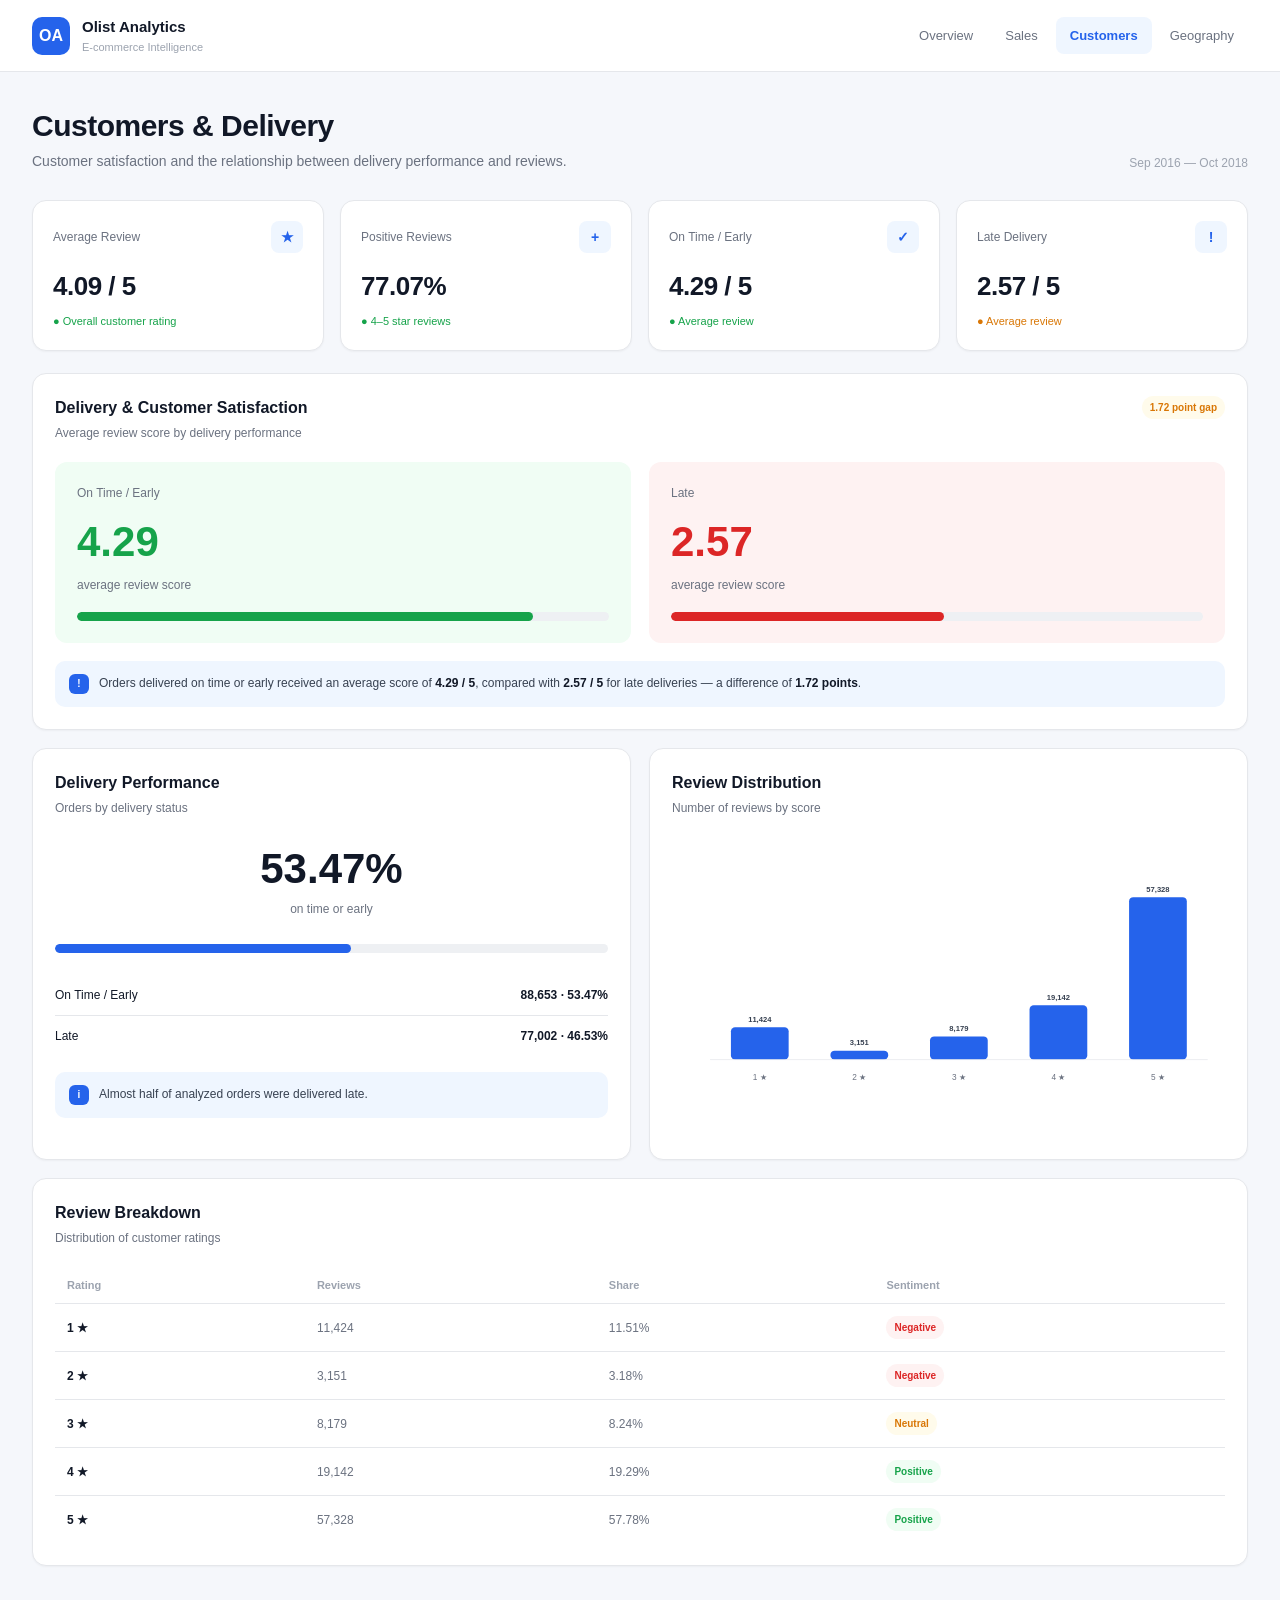
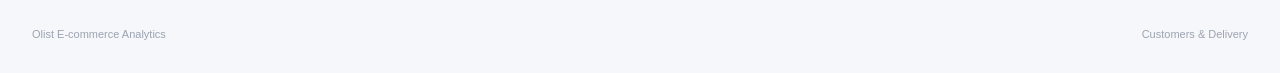
==== dashboard/customers.html @ 23d43a66 "Complete multi-page dashboard redesign" ====
<!DOCTYPE html>
<html lang="en">

<head>

    <meta charset="UTF-8">

    <meta
        name="viewport"
        content="width=device-width, initial-scale=1.0"
    >

    <title>Customers · Olist Analytics</title>

    <link
        rel="stylesheet"
        href="css/style.css"
    >

</head>


<body>

<div class="app">


    <!-- NAVIGATION -->

    <nav class="navbar">

        <div class="navbar-inner">

            <a
                href="index.html"
                class="brand"
            >

                <div class="brand-mark">
                    OA
                </div>

                <div class="brand-text">

                    <span class="brand-name">
                        Olist Analytics
                    </span>

                    <span class="brand-subtitle">
                        E-commerce Intelligence
                    </span>

                </div>

            </a>


            <div class="nav-links">

                <a
                    href="index.html"
                    class="nav-link"
                >
                    Overview
                </a>

                <a
                    href="sales.html"
                    class="nav-link"
                >
                    Sales
                </a>

                <a
                    href="customers.html"
                    class="nav-link active"
                >
                    Customers
                </a>

                <a
                    href="geography.html"
                    class="nav-link"
                >
                    Geography
                </a>

            </div>

        </div>

    </nav>


    <!-- MAIN -->

    <main class="container">


        <!-- HEADER -->

        <header class="page-header">

            <div>

                <h1 class="page-title">
                    Customers & Delivery
                </h1>

                <p class="page-description">
                    Customer satisfaction and the relationship
                    between delivery performance and reviews.
                </p>

            </div>


            <div class="page-meta">
                Sep 2016 — Oct 2018
            </div>

        </header>


        <!-- KPIs -->

        <section class="kpi-grid">


            <div class="kpi-card">

                <div class="kpi-top">

                    <span class="kpi-label">
                        Average Review
                    </span>

                    <div class="kpi-icon">
                        ★
                    </div>

                </div>

                <div class="kpi-value">
                    4.09 / 5
                </div>

                <div class="kpi-footer kpi-positive">
                    ● Overall customer rating
                </div>

            </div>


            <div class="kpi-card">

                <div class="kpi-top">

                    <span class="kpi-label">
                        Positive Reviews
                    </span>

                    <div class="kpi-icon">
                        +
                    </div>

                </div>

                <div class="kpi-value">
                    77.07%
                </div>

                <div class="kpi-footer kpi-positive">
                    ● 4–5 star reviews
                </div>

            </div>


            <div class="kpi-card">

                <div class="kpi-top">

                    <span class="kpi-label">
                        On Time / Early
                    </span>

                    <div class="kpi-icon">
                        ✓
                    </div>

                </div>

                <div class="kpi-value">
                    4.29 / 5
                </div>

                <div class="kpi-footer kpi-positive">
                    ● Average review
                </div>

            </div>


            <div class="kpi-card">

                <div class="kpi-top">

                    <span class="kpi-label">
                        Late Delivery
                    </span>

                    <div class="kpi-icon">
                        !
                    </div>

                </div>

                <div class="kpi-value">
                    2.57 / 5
                </div>

                <div class="kpi-footer kpi-warning">
                    ● Average review
                </div>

            </div>


        </section>


        <!-- MAIN INSIGHT -->

        <section
            class="card"
            style="margin-bottom:18px;"
        >

            <div class="card-header">

                <div>

                    <h2 class="card-title">
                        Delivery & Customer Satisfaction
                    </h2>

                    <p class="card-description">
                        Average review score by delivery performance
                    </p>

                </div>

                <span class="badge badge-warning">
                    1.72 point gap
                </span>

            </div>


            <div
                class="grid grid-1-1"
                style="margin-bottom:0;"
            >


                <!-- ON TIME -->

                <div
                    style="
                        padding:22px;
                        background:var(--success-soft);
                        border-radius:12px;
                    "
                >

                    <div style="
                        font-size:12px;
                        color:var(--text-secondary);
                        margin-bottom:8px;
                    ">
                        On Time / Early
                    </div>


                    <div style="
                        font-size:42px;
                        font-weight:750;
                        color:var(--success);
                    ">
                        4.29
                    </div>


                    <div style="
                        font-size:12px;
                        color:var(--text-secondary);
                        margin-top:3px;
                    ">
                        average review score
                    </div>


                    <div
                        class="progress"
                        style="margin-top:18px;"
                    >

                        <div
                            class="progress-bar"
                            style="
                                width:85.8%;
                                background:var(--success);
                            "
                        ></div>

                    </div>

                </div>


                <!-- LATE -->

                <div
                    style="
                        padding:22px;
                        background:var(--danger-soft);
                        border-radius:12px;
                    "
                >

                    <div style="
                        font-size:12px;
                        color:var(--text-secondary);
                        margin-bottom:8px;
                    ">
                        Late
                    </div>


                    <div style="
                        font-size:42px;
                        font-weight:750;
                        color:var(--danger);
                    ">
                        2.57
                    </div>


                    <div style="
                        font-size:12px;
                        color:var(--text-secondary);
                        margin-top:3px;
                    ">
                        average review score
                    </div>


                    <div
                        class="progress"
                        style="margin-top:18px;"
                    >

                        <div
                            class="progress-bar"
                            style="
                                width:51.4%;
                                background:var(--danger);
                            "
                        ></div>

                    </div>

                </div>


            </div>


            <div
                class="insight"
                style="margin-top:18px;"
            >

                <div class="insight-icon">
                    !
                </div>

                <div>

                    Orders delivered on time or early received
                    an average score of <strong>4.29 / 5</strong>,
                    compared with <strong>2.57 / 5</strong>
                    for late deliveries — a difference of
                    <strong>1.72 points</strong>.

                </div>

            </div>

        </section>


        <!-- DELIVERY SPLIT + REVIEW DISTRIBUTION -->

        <section class="grid grid-1-1">


            <!-- DELIVERY SPLIT -->

            <div class="card">

                <div class="card-header">

                    <div>

                        <h2 class="card-title">
                            Delivery Performance
                        </h2>

                        <p class="card-description">
                            Orders by delivery status
                        </p>

                    </div>

                </div>


                <div
                    style="
                        text-align:center;
                        margin:10px 0 26px;
                    "
                >

                    <div style="
                        font-size:42px;
                        font-weight:750;
                    ">
                        53.47%
                    </div>

                    <div style="
                        font-size:12px;
                        color:var(--text-secondary);
                    ">
                        on time or early
                    </div>

                </div>


                <div class="progress">

                    <div
                        class="progress-bar"
                        style="width:53.47%;"
                    ></div>

                </div>


                <div style="
                    margin-top:22px;
                ">


                    <div style="
                        display:flex;
                        justify-content:space-between;
                        align-items:center;
                        padding:11px 0;
                        border-bottom:1px solid var(--border);
                        font-size:12px;
                    ">

                        <span>
                            On Time / Early
                        </span>

                        <strong>
                            88,653 · 53.47%
                        </strong>

                    </div>


                    <div style="
                        display:flex;
                        justify-content:space-between;
                        align-items:center;
                        padding:11px 0;
                        font-size:12px;
                    ">

                        <span>
                            Late
                        </span>

                        <strong>
                            77,002 · 46.53%
                        </strong>

                    </div>


                </div>


                <div
                    class="insight"
                    style="margin-top:16px;"
                >

                    <div class="insight-icon">
                        i
                    </div>

                    <div>
                        Almost half of analyzed orders were
                        delivered late.
                    </div>

                </div>

            </div>


            <!-- REVIEW DISTRIBUTION -->

            <div class="card">

                <div class="card-header">

                    <div>

                        <h2 class="card-title">
                            Review Distribution
                        </h2>

                        <p class="card-description">
                            Number of reviews by score
                        </p>

                    </div>

                </div>


                <div
                    class="chart"
                    style="height:300px;"
                    id="reviewChart"
                >

                    <svg viewBox="0 0 800 300">
                    </svg>

                </div>

            </div>


        </section>


        <!-- REVIEW TABLE -->

        <section
            class="card"
            style="margin-top:0;"
        >

            <div class="card-header">

                <div>

                    <h2 class="card-title">
                        Review Breakdown
                    </h2>

                    <p class="card-description">
                        Distribution of customer ratings
                    </p>

                </div>

            </div>


            <div class="table-wrapper">

                <table class="data-table">

                    <thead>

                        <tr>

                            <th>
                                Rating
                            </th>

                            <th>
                                Reviews
                            </th>

                            <th>
                                Share
                            </th>

                            <th>
                                Sentiment
                            </th>

                        </tr>

                    </thead>


                    <tbody id="reviewTable">

                    </tbody>

                </table>

            </div>

        </section>


    </main>


    <!-- FOOTER -->

    <footer class="footer">

        <span>
            Olist E-commerce Analytics
        </span>

        <span>
            Customers & Delivery
        </span>

    </footer>


</div>


<script src="js/data.js"></script>

<script src="js/customers.js"></script>


</body>

</html>
---- dashboard/css/style.css ----
/* =========================================
   OLIST ANALYTICS — DESIGN SYSTEM
========================================= */

:root {
    --bg: #f5f7fb;
    --surface: #ffffff;
    --surface-soft: #f8fafc;

    --text: #111827;
    --text-secondary: #6b7280;
    --text-muted: #9ca3af;

    --border: #e5e7eb;

    --primary: #2563eb;
    --primary-dark: #1d4ed8;
    --primary-soft: #eff6ff;

    --success: #16a34a;
    --success-soft: #f0fdf4;

    --warning: #d97706;
    --warning-soft: #fffbeb;

    --danger: #dc2626;
    --danger-soft: #fef2f2;

    --shadow-sm:
        0 1px 2px rgba(0, 0, 0, 0.04);

    --shadow:
        0 4px 12px rgba(15, 23, 42, 0.06);

    --radius: 14px;
    --radius-sm: 10px;
}


/* =========================================
   RESET
========================================= */

* {
    box-sizing: border-box;
    margin: 0;
    padding: 0;
}


body {
    font-family:
        -apple-system,
        BlinkMacSystemFont,
        "Segoe UI",
        sans-serif;

    background: var(--bg);
    color: var(--text);

    line-height: 1.5;
}


/* =========================================
   APP LAYOUT
========================================= */

.app {
    min-height: 100vh;
}


/* =========================================
   TOP NAVIGATION
========================================= */

.navbar {
    height: 72px;

    background: var(--surface);

    border-bottom: 1px solid var(--border);

    display: flex;
    align-items: center;

    padding: 0 32px;

    position: sticky;
    top: 0;
    z-index: 100;
}


.navbar-inner {
    width: 100%;
    max-width: 1400px;

    margin: 0 auto;

    display: flex;
    align-items: center;
    justify-content: space-between;
}


/* BRAND */

.brand {
    display: flex;
    align-items: center;
    gap: 12px;

    text-decoration: none;
    color: var(--text);
}


.brand-mark {
    width: 38px;
    height: 38px;

    border-radius: 10px;

    background: var(--primary);

    display: flex;
    align-items: center;
    justify-content: center;

    color: white;

    font-size: 16px;
    font-weight: 800;
}


.brand-text {
    display: flex;
    flex-direction: column;
}


.brand-name {
    font-size: 15px;
    font-weight: 700;
}


.brand-subtitle {
    font-size: 11px;
    color: var(--text-muted);
}


/* NAVIGATION LINKS */

.nav-links {
    display: flex;
    align-items: center;
    gap: 4px;
}


.nav-link {
    padding: 9px 14px;

    border-radius: 8px;

    text-decoration: none;

    color: var(--text-secondary);

    font-size: 13px;
    font-weight: 500;

    transition:
        background 0.2s ease,
        color 0.2s ease;
}


.nav-link:hover {
    background: var(--surface-soft);
    color: var(--text);
}


.nav-link.active {
    background: var(--primary-soft);
    color: var(--primary);
    font-weight: 600;
}


/* =========================================
   MAIN CONTENT
========================================= */

.container {
    width: 100%;
    max-width: 1400px;

    margin: 0 auto;

    padding: 36px 32px 60px;
}


/* =========================================
   PAGE HEADER
========================================= */

.page-header {
    display: flex;
    align-items: flex-end;
    justify-content: space-between;

    gap: 20px;

    margin-bottom: 28px;
}


.page-title {
    font-size: 30px;
    line-height: 1.2;

    font-weight: 750;

    letter-spacing: -0.5px;
}


.page-description {
    margin-top: 7px;

    color: var(--text-secondary);

    font-size: 14px;
}


.page-meta {
    color: var(--text-muted);

    font-size: 12px;

    white-space: nowrap;
}


/* =========================================
   KPI GRID
========================================= */

.kpi-grid {
    display: grid;

    grid-template-columns:
        repeat(4, 1fr);

    gap: 16px;

    margin-bottom: 22px;
}


.kpi-card {
    background: var(--surface);

    border: 1px solid var(--border);

    border-radius: var(--radius);

    padding: 20px;

    box-shadow: var(--shadow-sm);

    transition:
        transform 0.2s ease,
        box-shadow 0.2s ease;
}


.kpi-card:hover {
    transform: translateY(-2px);

    box-shadow: var(--shadow);
}


.kpi-top {
    display: flex;
    justify-content: space-between;
    align-items: center;

    margin-bottom: 14px;
}


.kpi-label {
    color: var(--text-secondary);

    font-size: 12px;

    font-weight: 500;
}


.kpi-icon {
    width: 32px;
    height: 32px;

    border-radius: 8px;

    background: var(--primary-soft);

    color: var(--primary);

    display: flex;
    align-items: center;
    justify-content: center;

    font-size: 14px;
    font-weight: 700;
}


.kpi-value {
    font-size: 26px;

    font-weight: 750;

    letter-spacing: -0.5px;
}


.kpi-footer {
    display: flex;
    align-items: center;
    gap: 6px;

    margin-top: 7px;

    font-size: 11px;
}


.kpi-positive {
    color: var(--success);
}


.kpi-neutral {
    color: var(--text-muted);
}


.kpi-warning {
    color: var(--warning);
}


/* =========================================
   GRID SYSTEM
========================================= */

.grid {
    display: grid;

    gap: 18px;

    margin-bottom: 18px;
}


.grid-2-1 {
    grid-template-columns: 2fr 1fr;
}


.grid-1-1 {
    grid-template-columns: 1fr 1fr;
}


.grid-full {
    grid-template-columns: 1fr;
}


/* =========================================
   CARDS
========================================= */

.card {
    background: var(--surface);

    border: 1px solid var(--border);

    border-radius: var(--radius);

    padding: 22px;

    box-shadow: var(--shadow-sm);
}


.card-header {
    display: flex;

    justify-content: space-between;

    align-items: flex-start;

    gap: 16px;

    margin-bottom: 20px;
}


.card-title {
    font-size: 16px;

    font-weight: 700;
}


.card-description {
    margin-top: 4px;

    color: var(--text-secondary);

    font-size: 12px;
}


.card-action {
    font-size: 12px;

    color: var(--primary);

    text-decoration: none;

    font-weight: 600;
}


/* =========================================
   INSIGHT BOX
========================================= */

.insight {
    display: flex;

    gap: 10px;

    padding: 13px 14px;

    border-radius: var(--radius-sm);

    background: var(--primary-soft);

    color: #374151;

    font-size: 12px;

    line-height: 1.5;
}


.insight strong {
    color: var(--text);
}


.insight-icon {
    flex-shrink: 0;

    width: 20px;
    height: 20px;

    border-radius: 6px;

    background: var(--primary);

    color: white;

    display: flex;
    align-items: center;
    justify-content: center;

    font-size: 10px;
    font-weight: 700;
}


/* =========================================
   STATUS BADGES
========================================= */

.badge {
    display: inline-flex;

    align-items: center;

    padding: 4px 8px;

    border-radius: 999px;

    font-size: 10px;

    font-weight: 600;
}


.badge-success {
    background: var(--success-soft);
    color: var(--success);
}


.badge-warning {
    background: var(--warning-soft);
    color: var(--warning);
}


.badge-danger {
    background: var(--danger-soft);
    color: var(--danger);
}


.badge-blue {
    background: var(--primary-soft);
    color: var(--primary);
}


/* =========================================
   CHART CONTAINERS
========================================= */

.chart {
    width: 100%;
}


.chart-lg {
    height: 320px;
}


.chart-md {
    height: 280px;
}


.chart-sm {
    height: 220px;
}


.chart svg {
    width: 100%;
    height: 100%;
}


/* =========================================
   TABLES
========================================= */

.table-wrapper {
    width: 100%;

    overflow-x: auto;
}


.data-table {
    width: 100%;

    border-collapse: collapse;

    font-size: 12px;
}


.data-table th {
    text-align: left;

    padding: 10px 12px;

    color: var(--text-muted);

    font-size: 11px;

    font-weight: 600;

    border-bottom: 1px solid var(--border);
}


.data-table td {
    padding: 12px;

    border-bottom: 1px solid var(--border);

    color: var(--text-secondary);
}


.data-table tbody tr:last-child td {
    border-bottom: none;
}


.data-table tbody tr:hover {
    background: var(--surface-soft);
}


.data-table .strong {
    color: var(--text);

    font-weight: 600;
}


/* =========================================
   PROGRESS BARS
========================================= */

.progress {
    width: 100%;

    height: 9px;

    background: #eef0f3;

    border-radius: 999px;

    overflow: hidden;
}


.progress-bar {
    height: 100%;

    border-radius: inherit;

    background: var(--primary);
}


/* =========================================
   EMPTY / LOADING STATES
========================================= */

.placeholder {
    min-height: 240px;

    display: flex;

    align-items: center;

    justify-content: center;

    background: var(--surface-soft);

    border-radius: var(--radius-sm);

    color: var(--text-muted);

    font-size: 13px;
}


/* =========================================
   FOOTER
========================================= */

.footer {
    max-width: 1400px;

    margin: 0 auto;

    padding: 0 32px 30px;

    color: var(--text-muted);

    font-size: 11px;

    display: flex;

    justify-content: space-between;

    gap: 20px;
}


/* =========================================
   RESPONSIVE
========================================= */

@media (max-width: 1000px) {

    .kpi-grid {
        grid-template-columns:
            repeat(2, 1fr);
    }

    .grid-2-1,
    .grid-1-1 {
        grid-template-columns: 1fr;
    }

    .nav-links {
        gap: 0;
    }

    .nav-link {
        padding: 8px 9px;
    }

}


@media (max-width: 700px) {

    .navbar {
        padding: 0 18px;
    }

    .navbar-inner {
        flex-wrap: wrap;

        height: auto;

        padding: 12px 0;
    }

    .navbar {
        height: auto;
    }

    .nav-links {
        width: 100%;

        overflow-x: auto;

        padding-top: 8px;
    }

    .container {
        padding:
            24px 18px 45px;
    }

    .page-header {
        align-items: flex-start;

        flex-direction: column;
    }

    .page-meta {
        white-space: normal;
    }

    .kpi-grid {
        grid-template-columns: 1fr;
    }

    .footer {
        padding:
            0 18px 25px;

        flex-direction: column;
    }

}
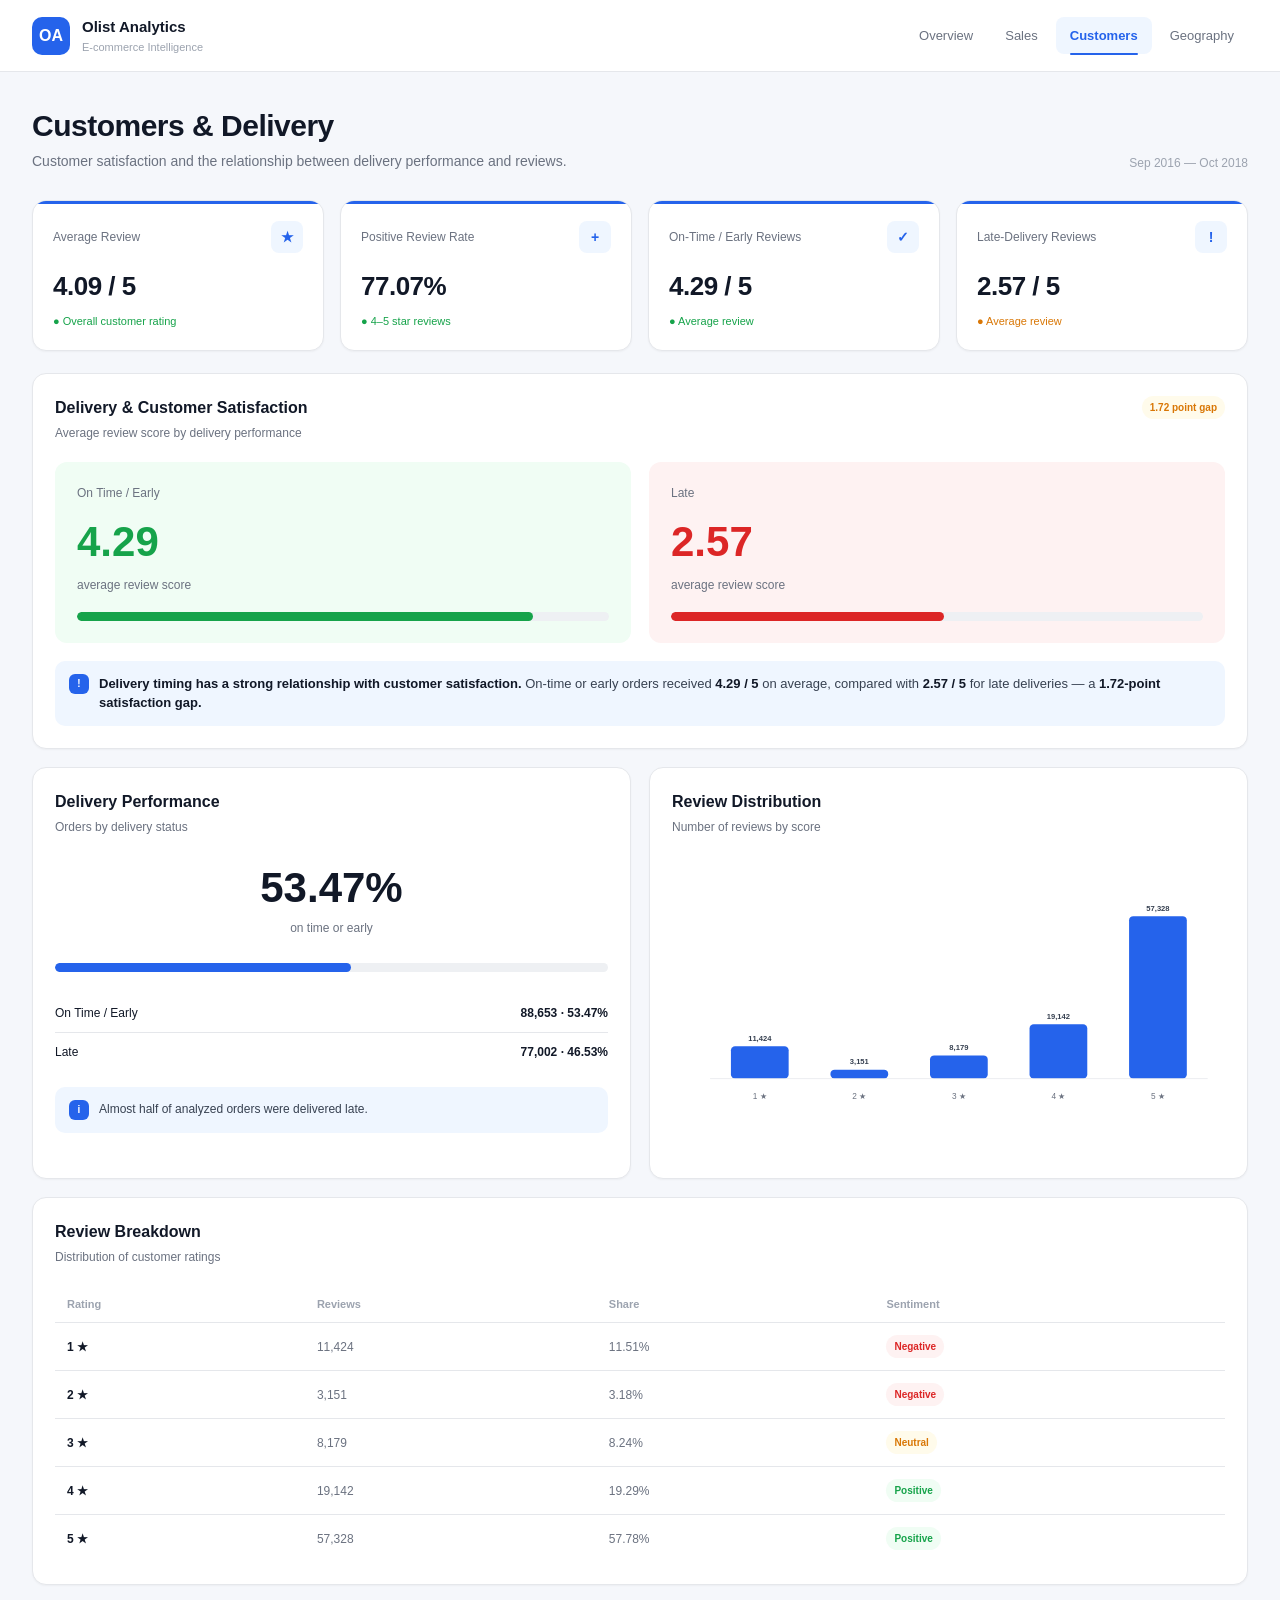
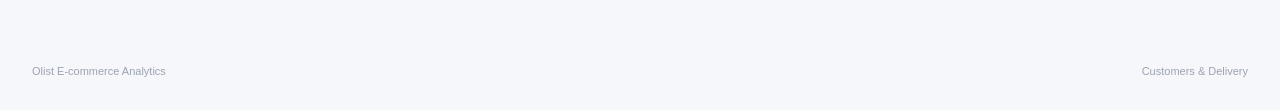
==== commit d7c72613: "Polish customers and delivery dashboard" ====
--- a/dashboard/customers.html
+++ b/dashboard/customers.html
@@ -127,6 +127,8 @@
         <section class="kpi-grid">
 
 
+            <!-- AVERAGE REVIEW -->
+
             <div class="kpi-card">
 
                 <div class="kpi-top">
@@ -152,12 +154,14 @@
             </div>
 
 
+            <!-- POSITIVE REVIEW RATE -->
+
             <div class="kpi-card">
 
                 <div class="kpi-top">
 
                     <span class="kpi-label">
-                        Positive Reviews
+                        Positive Review Rate
                     </span>
 
                     <div class="kpi-icon">
@@ -177,12 +181,14 @@
             </div>
 
 
+            <!-- ON TIME REVIEWS -->
+
             <div class="kpi-card">
 
                 <div class="kpi-top">
 
                     <span class="kpi-label">
-                        On Time / Early
+                        On-Time / Early Reviews
                     </span>
 
                     <div class="kpi-icon">
@@ -202,12 +208,14 @@
             </div>
 
 
+            <!-- LATE DELIVERY REVIEWS -->
+
             <div class="kpi-card">
 
                 <div class="kpi-top">
 
                     <span class="kpi-label">
-                        Late Delivery
+                        Late-Delivery Reviews
                     </span>
 
                     <div class="kpi-icon">
@@ -377,9 +385,14 @@
             </div>
 
 
+            <!-- KEY INSIGHT -->
+
             <div
                 class="insight"
-                style="margin-top:18px;"
+                style="
+                    margin-top:18px;
+                    font-size:13px;
+                "
             >
 
                 <div class="insight-icon">
@@ -388,11 +401,13 @@
 
                 <div>
 
-                    Orders delivered on time or early received
-                    an average score of <strong>4.29 / 5</strong>,
+                    <strong>Delivery timing has a strong relationship with customer satisfaction.</strong>
+
+                    On-time or early orders received
+                    <strong>4.29 / 5</strong> on average,
                     compared with <strong>2.57 / 5</strong>
-                    for late deliveries — a difference of
-                    <strong>1.72 points</strong>.
+                    for late deliveries — a
+                    <strong>1.72-point satisfaction gap.</strong>
 
                 </div>
 
@@ -470,7 +485,7 @@
                         display:flex;
                         justify-content:space-between;
                         align-items:center;
-                        padding:11px 0;
+                        padding:10px 0;
                         border-bottom:1px solid var(--border);
                         font-size:12px;
                     ">
@@ -490,7 +505,7 @@
                         display:flex;
                         justify-content:space-between;
                         align-items:center;
-                        padding:11px 0;
+                        padding:10px 0;
                         font-size:12px;
                     ">
 
@@ -569,7 +584,10 @@
 
         <section
             class="card"
-            style="margin-top:0;"
+            style="
+                margin-top:0;
+                margin-bottom:18px;
+            "
         >
 
             <div class="card-header">
--- a/dashboard/css/style.css
+++ b/dashboard/css/style.css
@@ -175,22 +175,37 @@
     font-size: 13px;
     font-weight: 500;
 
+    position: relative;
+
     transition:
         background 0.2s ease,
-        color 0.2s ease;
-}
-
+        color 0.2s ease,
+        transform 0.2s ease;
+}
 
 .nav-link:hover {
     background: var(--surface-soft);
     color: var(--text);
-}
-
+
+    transform: translateY(-1px);
+}
 
 .nav-link.active {
     background: var(--primary-soft);
     color: var(--primary);
     font-weight: 600;
+    position: relative;
+}
+
+.nav-link.active::after {
+    content: "";
+    position: absolute;
+    left: 14px;
+    right: 14px;
+    bottom: -1px;
+    height: 2px;
+    border-radius: 999px;
+    background: var(--primary);
 }
 
 
@@ -679,6 +694,48 @@
     font-size: 13px;
 }
 
+/* =========================================
+   KPI ACCENTS
+========================================= */
+
+.kpi-card {
+    position: relative;
+    overflow: hidden;
+}
+
+.kpi-card::before {
+    content: "";
+
+    position: absolute;
+
+    top: 0;
+    left: 0;
+
+    width: 100%;
+    height: 3px;
+
+    background: var(--primary);
+}
+
+.kpi-revenue::before {
+    background: var(--primary);
+}
+
+.kpi-orders::before {
+    background: #7c3aed;
+}
+
+.kpi-aov::before {
+    background: #0891b2;
+}
+
+.kpi-review::before {
+    background: var(--success);
+}
+
+.kpi-card .kpi-value {
+    margin-top: 2px;
+}
 
 /* =========================================
    FOOTER
@@ -702,6 +759,56 @@
     gap: 20px;
 }
 
+/* =========================================
+   OVERVIEW HEADER
+========================================= */
+
+.overview-header {
+    align-items: center;
+    margin-bottom: 30px;
+}
+
+.eyebrow {
+    color: var(--primary);
+
+    font-size: 10px;
+    font-weight: 700;
+
+    letter-spacing: 1.2px;
+
+    margin-bottom: 7px;
+}
+
+.period-badge {
+    display: inline-flex;
+
+    align-items: center;
+    gap: 8px;
+
+    padding: 8px 12px;
+
+    background: var(--surface);
+
+    border: 1px solid var(--border);
+
+    border-radius: 999px;
+
+    color: var(--text-secondary);
+
+    font-size: 11px;
+    font-weight: 500;
+
+    box-shadow: var(--shadow-sm);
+}
+
+.period-dot {
+    width: 7px;
+    height: 7px;
+
+    border-radius: 50%;
+
+    background: var(--success);
+}
 
 /* =========================================
    RESPONSIVE
@@ -782,4 +889,251 @@
         flex-direction: column;
     }
 
+}
+
+/* =========================================
+   CUSTOMER SATISFACTION
+========================================= */
+
+.satisfaction-score {
+    text-align: center;
+    padding: 20px 0 24px;
+}
+
+.satisfaction-number {
+    font-size: 46px;
+    line-height: 1;
+    font-weight: 750;
+    letter-spacing: -1.5px;
+}
+
+.satisfaction-label {
+    margin-top: 8px;
+    font-size: 12px;
+    color: var(--text-secondary);
+}
+
+.satisfaction-comparison {
+    display: grid;
+    gap: 18px;
+}
+
+.satisfaction-item {
+    display: grid;
+    gap: 7px;
+}
+
+.satisfaction-item-top {
+    display: flex;
+    justify-content: space-between;
+    align-items: center;
+    font-size: 11px;
+}
+
+.satisfaction-item-top span {
+    color: var(--text-secondary);
+}
+
+.satisfaction-item-top strong {
+    font-size: 12px;
+}
+
+.score-good {
+    color: var(--success);
+}
+
+.score-warning {
+    color: var(--warning);
+}
+
+.satisfaction-good {
+    background: var(--success);
+}
+
+.satisfaction-late {
+    background: var(--warning);
+}
+
+.satisfaction-insight {
+    display: flex;
+    align-items: flex-start;
+    gap: 10px;
+    margin-top: 22px;
+    padding: 12px 14px;
+    background: var(--surface-soft);
+    border-radius: var(--radius-sm);
+    font-size: 11px;
+    line-height: 1.5;
+}
+
+.satisfaction-insight-icon {
+    flex-shrink: 0;
+
+    display: flex;
+    align-items: center;
+    justify-content: center;
+
+    width: 23px;
+    height: 23px;
+
+    border-radius: 50%;
+
+    background: var(--warning);
+    color: white;
+
+    font-size: 11px;
+    font-weight: 700;
+}
+
+.satisfaction-insight strong {
+    display: block;
+    margin-bottom: 2px;
+    font-size: 12px;
+}
+
+.satisfaction-insight span {
+    display: block;
+    color: var(--text-secondary);
+}
+
+/* =========================================
+   GEOGRAPHY OVERVIEW
+========================================= */
+
+.geography-overview {
+    overflow: hidden;
+}
+
+.geography-highlight {
+    display: flex;
+
+    align-items: center;
+    justify-content: space-between;
+
+    gap: 20px;
+
+    margin-bottom: 8px;
+
+    padding: 14px 16px;
+
+    background: var(--surface-soft);
+
+    border-radius: var(--radius-sm);
+}
+
+.highlight-label {
+    display: block;
+
+    margin-bottom: 3px;
+
+    color: var(--text-secondary);
+
+    font-size: 10px;
+
+    text-transform: uppercase;
+
+    letter-spacing: 0.8px;
+}
+
+.geography-highlight strong {
+    display: block;
+
+    font-size: 20px;
+
+    font-weight: 750;
+}
+
+.highlight-description {
+    display: block;
+
+    margin-top: 2px;
+
+    color: var(--text-secondary);
+
+    font-size: 11px;
+}
+
+.highlight-share {
+    text-align: right;
+
+    padding-left: 20px;
+
+    border-left: 1px solid var(--border);
+}
+
+.highlight-share strong {
+    font-size: 20px;
+}
+
+.highlight-share span {
+    display: block;
+
+    margin-top: 2px;
+
+    color: var(--text-secondary);
+
+    font-size: 10px;
+}
+
+/* =========================================
+   SALES PERIOD FILTER
+========================================= */
+
+.sales-filter {
+    display: flex;
+
+    align-items: center;
+
+    gap: 9px;
+
+    padding: 7px 10px 7px 12px;
+
+    background: var(--surface);
+
+    border: 1px solid var(--border);
+
+    border-radius: 10px;
+
+    box-shadow: var(--shadow-sm);
+}
+
+
+.sales-filter-label {
+    font-size: 10px;
+
+    font-weight: 600;
+
+    color: var(--text-secondary);
+
+    text-transform: uppercase;
+
+    letter-spacing: 0.6px;
+}
+
+
+.sales-filter-select {
+    appearance: none;
+
+    border: none;
+
+    outline: none;
+
+    background: var(--surface);
+
+    color: var(--text);
+
+    font-family: inherit;
+
+    font-size: 12px;
+
+    font-weight: 600;
+
+    cursor: pointer;
+
+    padding-right: 4px;
+}
+
+
+.sales-filter-select:focus {
+    outline: none;
 }
